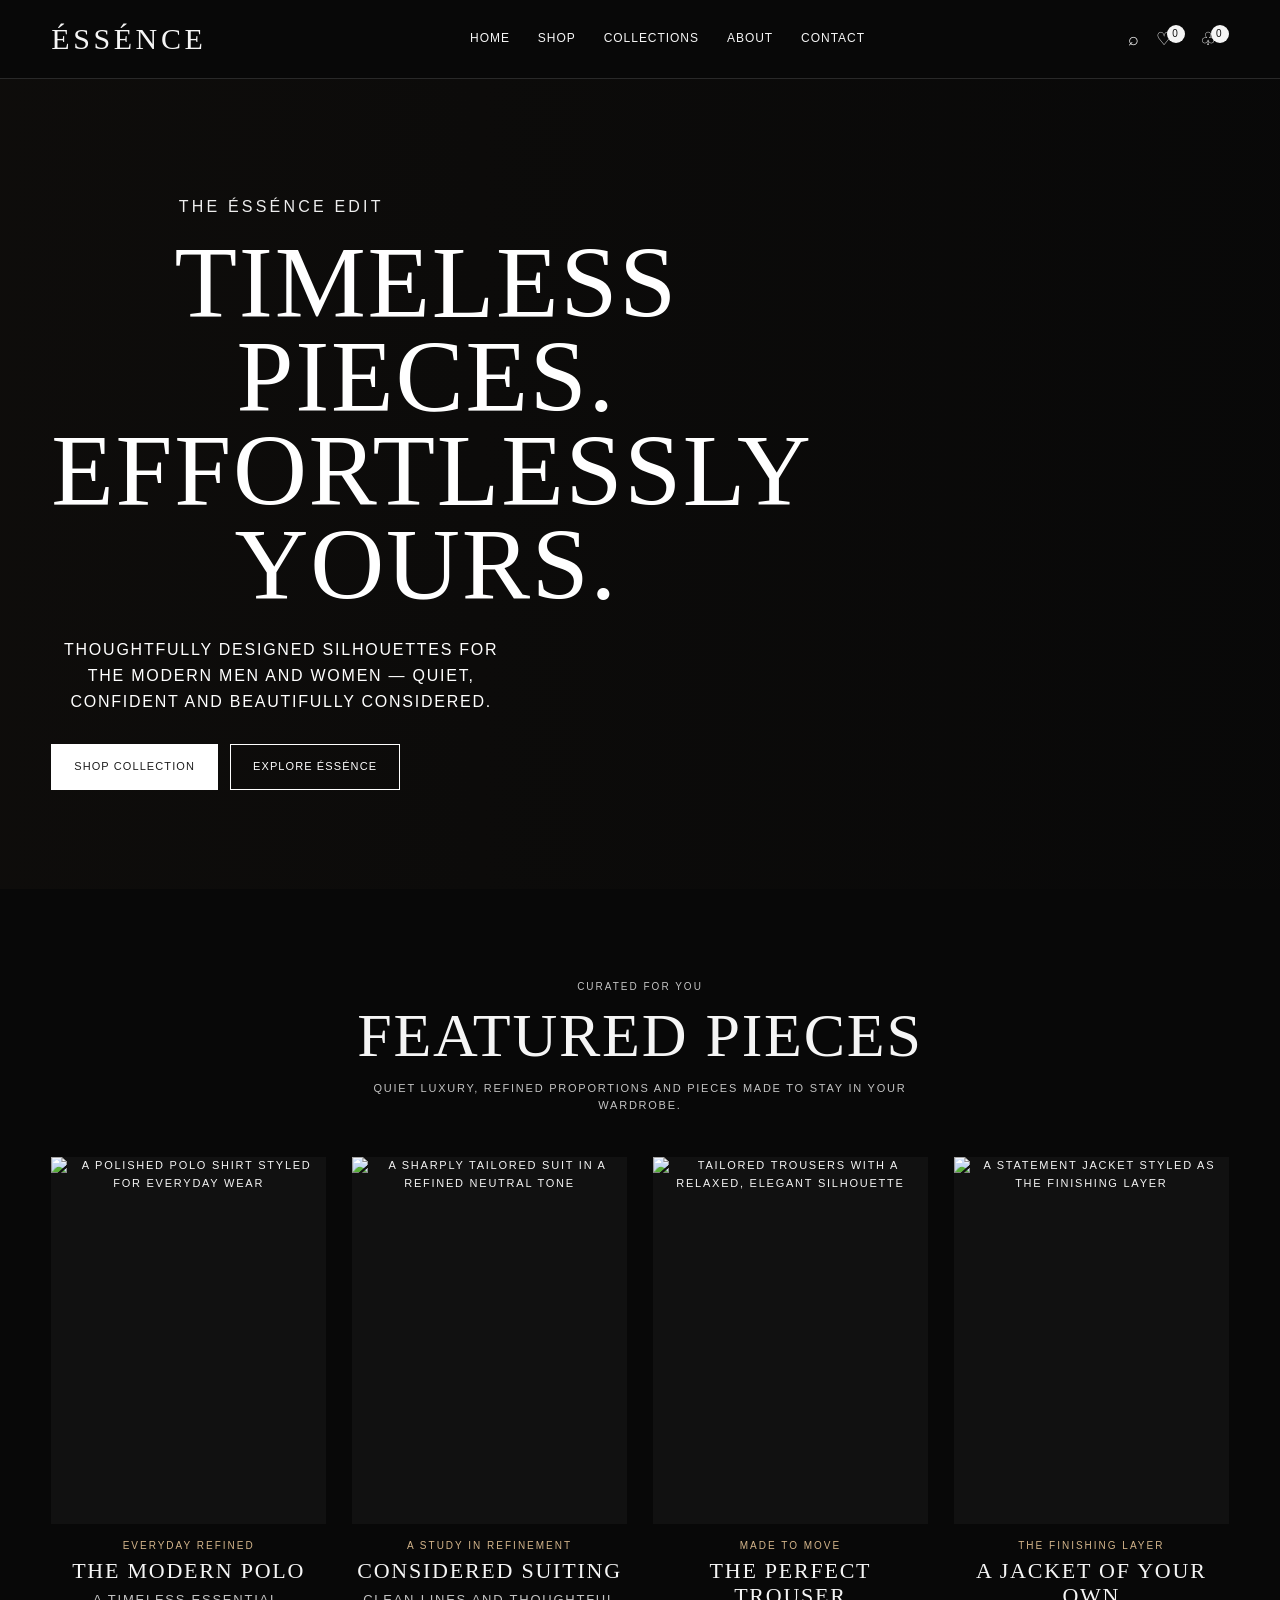
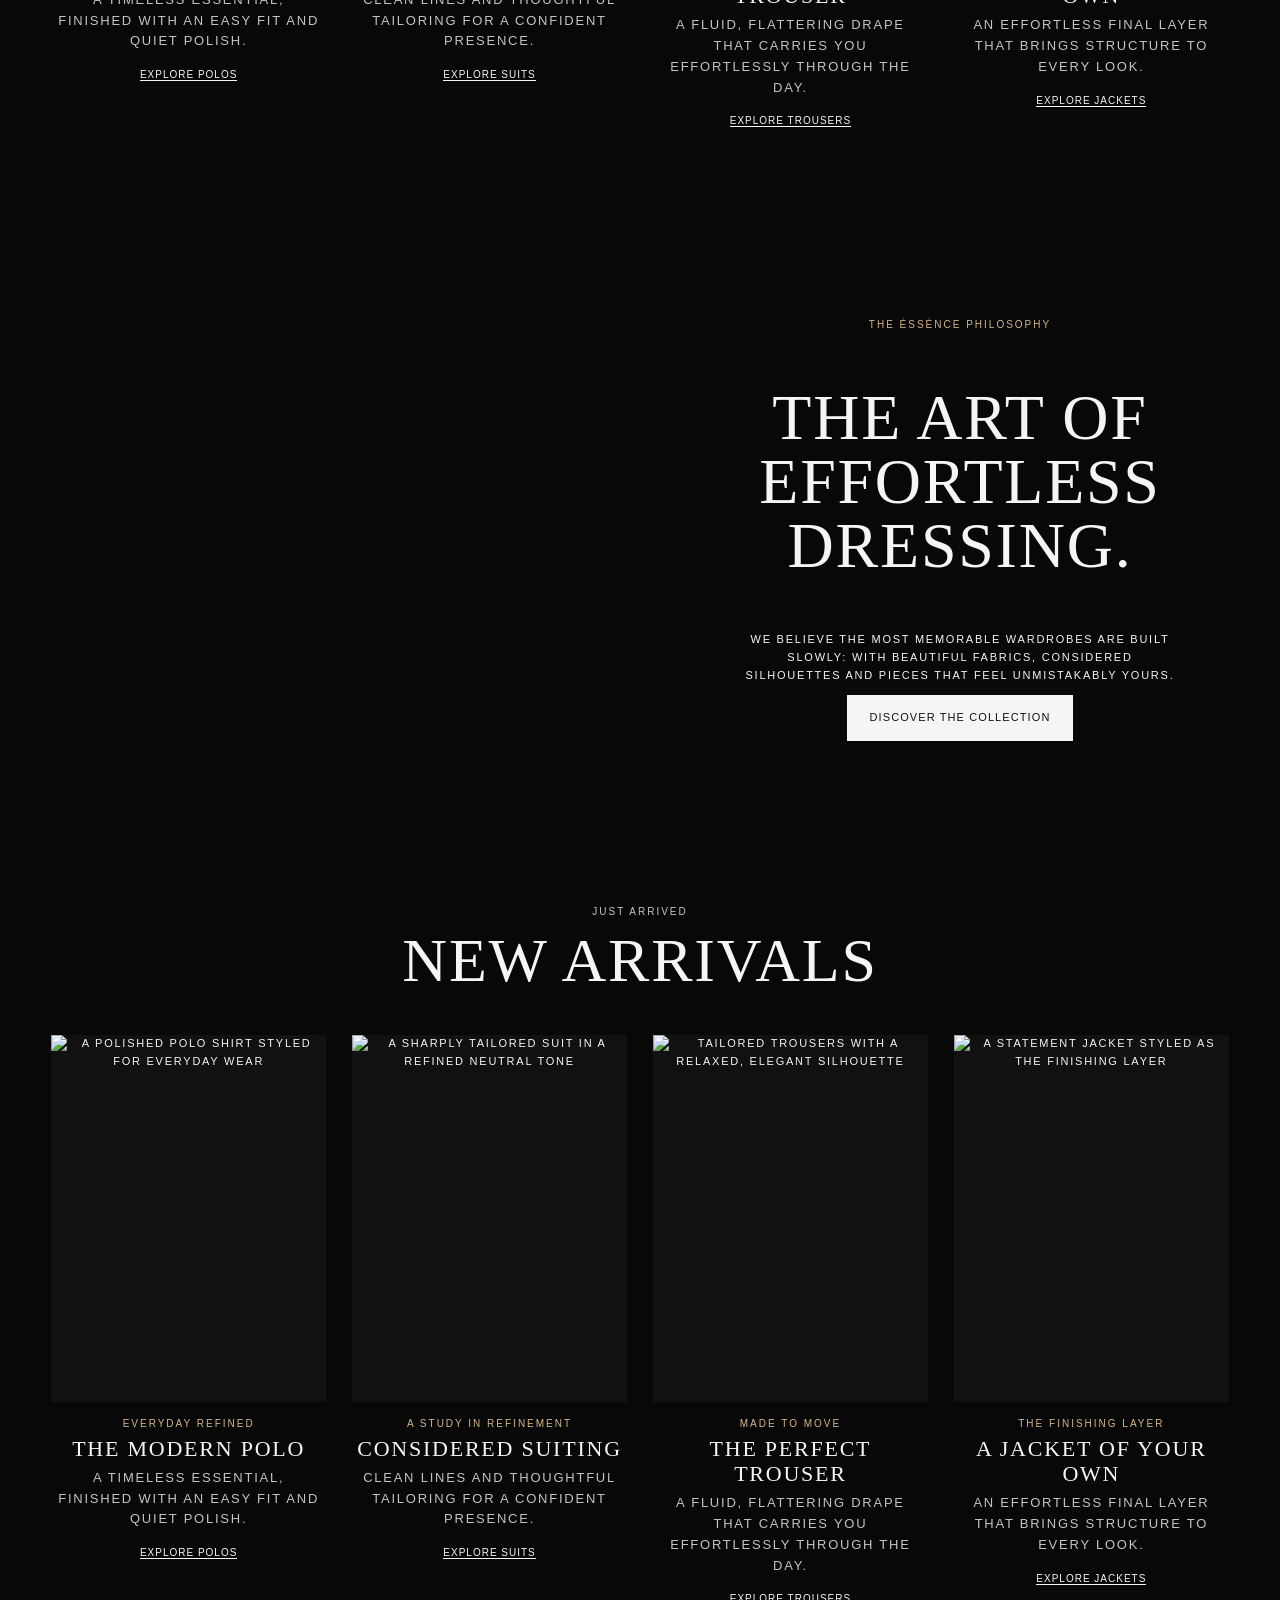
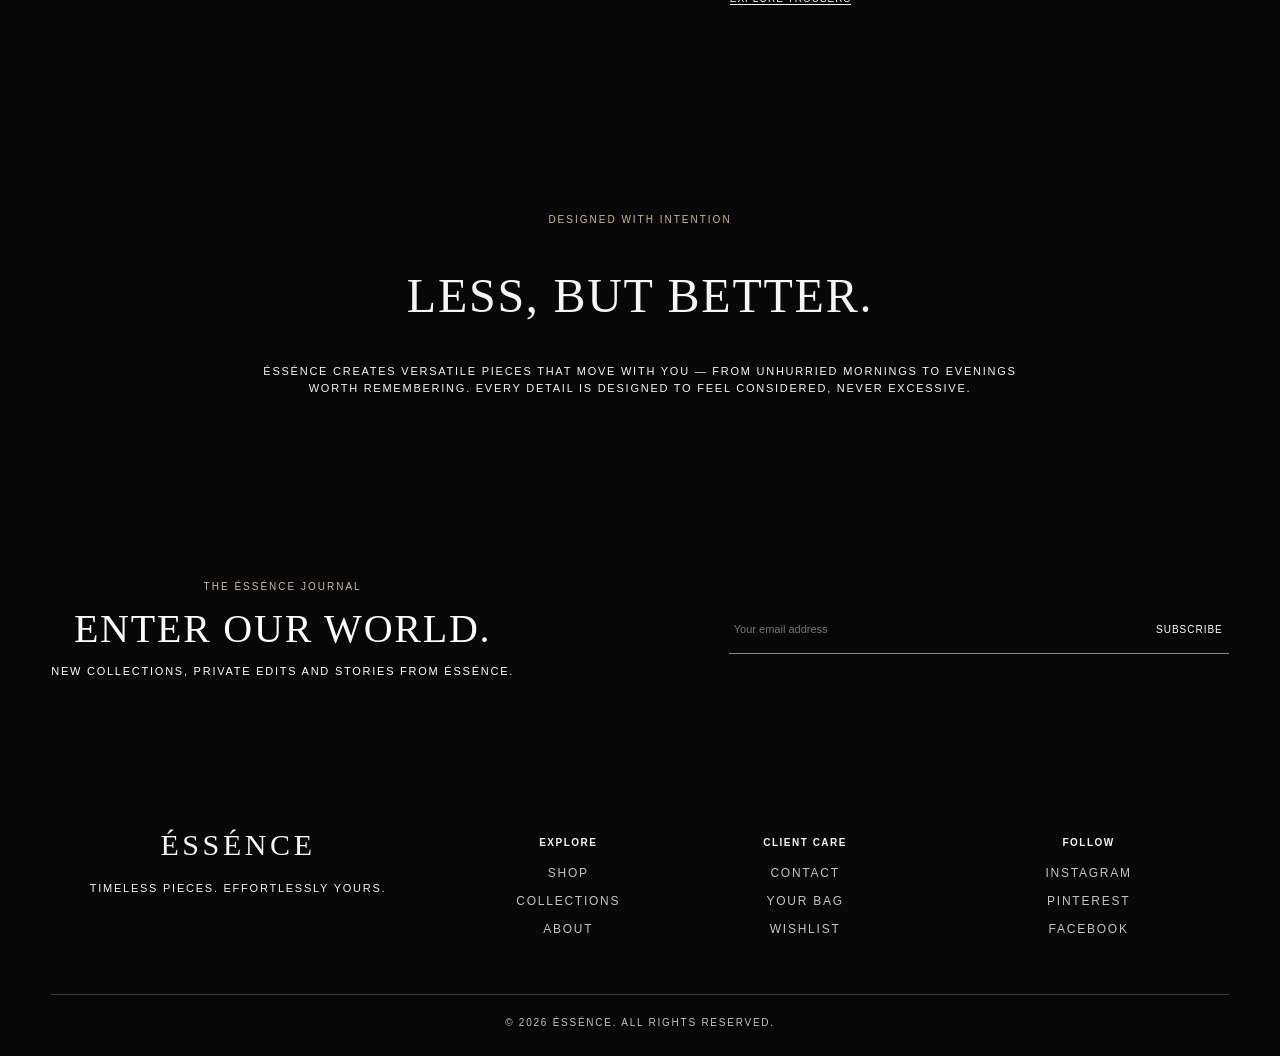
==== index.html @ d1a6193d "first commit" ====
<!doctype html>
<html lang="en">
  <head>
    <meta charset="UTF-8" />
    <meta name="viewport" content="width=device-width,initial-scale=1" />
    <title>ÉSSÉNCE — Timeless pieces</title>
    <link rel="stylesheet" href="style.css" />
  </head>
  <body>
    <div class="topbar"><header class="site-header"><nav class="nav container"><a class="logo" href="index.html">ÉSSÉNCE</a><div class="nav-links"><a href="index.html">Home</a><a href="shop.html">Shop</a><a href="collections.html">Collections</a><a href="about.html">About</a><a href="contact.html">Contact</a></div><div class="nav-tools"><a class="nav-icon search-link" href="shop.html" aria-label="Search">⌕</a><a class="nav-icon" href="wishlist.html" aria-label="Wishlist">♡<sup class="count" data-wish-count>0</sup></a><a class="nav-icon" href="cart.html" aria-label="Cart">♧<sup class="count" data-cart-count>0</sup></a><button class="menu-toggle" aria-label="Menu">☰</button></div></nav></header>
    <main>
      <section class="hero">
        <div class="hero-content reveal">
          <p class="eyebrow">The ÉSSÉNCE edit</p>
          <h1>Timeless pieces.<br />Effortlessly yours.</h1>
          <p>
            Thoughtfully designed silhouettes for the modern men and women — quiet,
            confident and beautifully considered.
          </p>
          <div class="hero-actions">
            <a class="btn btn-light" href="shop.html">Shop Collection</a
            ><a
              class="btn btn-outline"
              style="border-color: white; color: white"
              href="about.html"
              >Explore ÉSSÉNCE</a
            >
          </div>
        </div>
      </section>
      <section class="section container reveal">
        <div class="section-head">
          <p class="eyebrow">Curated for you</p>
          <h2>Featured pieces</h2>
          <p>
            Quiet luxury, refined proportions and pieces made to stay in your
            wardrobe.
          </p>
        </div>
        <div class="featured-edit-grid">
          <a class="featured-edit" href="shop.html">
            <div class="featured-edit-image">
              <img src="https://images.unsplash.com/photo-1627225924765-552d49cf47ad?auto=format&fit=crop&w=900&q=85" alt="A polished polo shirt styled for everyday wear" loading="lazy" />
            </div>
            <div class="featured-edit-copy">
              <p class="eyebrow">Everyday refined</p>
              <h3>The modern polo</h3>
              <p>A timeless essential, finished with an easy fit and quiet polish.</p>
              <span class="text-link">Explore polos</span>
            </div>
          </a>
          <a class="featured-edit" href="shop.html">
            <div class="featured-edit-image">
              <img src="https://images.unsplash.com/photo-1593030761757-71fae45fa0e7?auto=format&fit=crop&w=900&q=85" alt="A sharply tailored suit in a refined neutral tone" loading="lazy" />
            </div>
            <div class="featured-edit-copy">
              <p class="eyebrow">A study in refinement</p>
              <h3>Considered suiting</h3>
              <p>Clean lines and thoughtful tailoring for a confident presence.</p>
              <span class="text-link">Explore suits</span>
            </div>
          </a>
          <a class="featured-edit" href="shop.html">
            <div class="featured-edit-image">
              <img src="https://images.unsplash.com/photo-1594633312681-425c7b97ccd1?auto=format&fit=crop&w=900&q=85" alt="Tailored trousers with a relaxed, elegant silhouette" loading="lazy" />
            </div>
            <div class="featured-edit-copy">
              <p class="eyebrow">Made to move</p>
              <h3>The perfect trouser</h3>
              <p>A fluid, flattering drape that carries you effortlessly through the day.</p>
              <span class="text-link">Explore trousers</span>
            </div>
          </a>
          <a class="featured-edit" href="shop.html">
            <div class="featured-edit-image">
              <img src="https://images.unsplash.com/photo-1551028719-00167b16eac5?auto=format&fit=crop&w=900&q=85" alt="A statement jacket styled as the finishing layer" loading="lazy" />
            </div>
            <div class="featured-edit-copy">
              <p class="eyebrow">The finishing layer</p>
              <h3>A jacket of your own</h3>
              <p>An effortless final layer that brings structure to every look.</p>
              <span class="text-link">Explore jackets</span>
            </div>
          </a>
        </div>
      </section>
      <section class="editorial reveal">
        <div class="editorial-img"></div>
        <div class="editorial-copy">
          <div>
            <p class="eyebrow">The ÉSSÉNCE philosophy</p>
            <h2>The art of effortless dressing.</h2>
            <p>
              We believe the most memorable wardrobes are built slowly: with
              beautiful fabrics, considered silhouettes and pieces that feel
              unmistakably yours.
            </p>
            <a class="btn btn-dark" href="collections.html"
              >Discover the collection</a
            >
          </div>
        </div>
      </section>
      <section class="section container reveal">
        <div class="section-head">
          <p class="eyebrow">Just arrived</p>
          <h2>New arrivals</h2>
        </div>
        <div class="featured-edit-grid">
          <a class="featured-edit" href="shop.html">
            <div class="featured-edit-image">
              <img src="https://images.unsplash.com/photo-1627225924765-552d49cf47ad?auto=format&fit=crop&w=900&q=85" alt="A polished polo shirt styled for everyday wear" loading="lazy" />
            </div>
            <div class="featured-edit-copy">
              <p class="eyebrow">Everyday refined</p>
              <h3>The modern polo</h3>
              <p>A timeless essential, finished with an easy fit and quiet polish.</p>
              <span class="text-link">Explore polos</span>
            </div>
          </a>
          <a class="featured-edit" href="shop.html">
            <div class="featured-edit-image">
              <img src="https://images.unsplash.com/photo-1593030761757-71fae45fa0e7?auto=format&fit=crop&w=900&q=85" alt="A sharply tailored suit in a refined neutral tone" loading="lazy" />
            </div>
            <div class="featured-edit-copy">
              <p class="eyebrow">A study in refinement</p>
              <h3>Considered suiting</h3>
              <p>Clean lines and thoughtful tailoring for a confident presence.</p>
              <span class="text-link">Explore suits</span>
            </div>
          </a>
          <a class="featured-edit" href="shop.html">
            <div class="featured-edit-image">
              <img src="https://images.unsplash.com/photo-1594633312681-425c7b97ccd1?auto=format&fit=crop&w=900&q=85" alt="Tailored trousers with a relaxed, elegant silhouette" loading="lazy" />
            </div>
            <div class="featured-edit-copy">
              <p class="eyebrow">Made to move</p>
              <h3>The perfect trouser</h3>
              <p>A fluid, flattering drape that carries you effortlessly through the day.</p>
              <span class="text-link">Explore trousers</span>
            </div>
          </a>
          <a class="featured-edit" href="shop.html">
            <div class="featured-edit-image">
              <img src="https://images.unsplash.com/photo-1551028719-00167b16eac5?auto=format&fit=crop&w=900&q=85" alt="A statement jacket styled as the finishing layer" loading="lazy" />
            </div>
            <div class="featured-edit-copy">
              <p class="eyebrow">The finishing layer</p>
              <h3>A jacket of your own</h3>
              <p>An effortless final layer that brings structure to every look.</p>
              <span class="text-link">Explore jackets</span>
            </div>
          </a>
        </div>
      </section>
      <section class="section container reveal">
        <div class="philosophy">
          <p class="eyebrow">Designed with intention</p>
          <h2>Less, but better.</h2>
          <p>
            ÉSSÉNCE creates versatile pieces that move with you — from unhurried
            mornings to evenings worth remembering. Every detail is designed to
            feel considered, never excessive.
          </p>
        </div>
      </section>
      <section class="newsletter">
        <div class="container newsletter-inner">
          <div>
            <p class="eyebrow" style="color: #cdbca7">The ÉSSÉNCE journal</p>
            <h2>Enter our world.</h2>
            <p>New collections, private edits and stories from ÉSSÉNCE.</p>
          </div>
          <form class="newsletter-form">
            <input
              type="email"
              required
              placeholder="Your email address"
              aria-label="Email address"
            /><button>Subscribe</button>
          </form>
        </div>
      </section>
    </main>
    <footer class="footer">
      <div class="container footer-grid">
        <div>
          <div class="logo">ÉSSÉNCE</div>
          <p>Timeless pieces. Effortlessly yours.</p>
        </div>
        <div>
          <h4>Explore</h4>
          <a href="shop.html">Shop</a><a href="collections.html">Collections</a
          ><a href="about.html">About</a>
        </div>
        <div>
          <h4>Client care</h4>
          <a href="contact.html">Contact</a><a href="cart.html">Your bag</a
          ><a href="wishlist.html">Wishlist</a>
        </div>
        <div>
          <h4>Follow</h4>
          <a href="#">Instagram</a><a href="#">Pinterest</a
          ><a href="#">Facebook</a>
        </div>
      </div>
      <div class="container copyright">© 2026 ÉSSÉNCE. All rights reserved.</div>
    </footer>
    <div class="toast"></div>
    <script src="product.js"></script>
    <script src="script.js"></script>
  </body>
</html>
---- style.css ----
:root {
  --ivory: #f8f5ef;
  --cream: #eee7dc;
  --beige: #d8cbbb;
  --ink: #26231f;
  --brown: #6f5548;
  --gold: #a68b61;
  --white: #fff;
  --line: #ddd5ca;
  --serif: Georgia, "Times New Roman", serif;
  --sans: Inter, Arial, sans-serif;
}
* {
  box-sizing: border-box;
}
html {
  scroll-behavior: smooth;
}
body {
  margin: 0;
  /* background: var(--ivory);
  color: var(--ink);
  font-family: var(--sans);
  line-height: 1.6; */
  background: rgb(201, 194, 194);
}
a {
  color: inherit;
  text-decoration: none;
}
button,
input,
select,
textarea {
  font: inherit;
}
button {
  cursor: pointer;
}
.container {
  width: min(1180px, 92%);
  margin: auto;
}
.topbar {
  /* background: var(--ink); */
  /* color: #fff; */
  background: rgb(155, 147, 147);
  text-align: center;
  /* padding: 9px; */
  font-size: 11px;
  letter-spacing: 0.16em;
  text-transform: uppercase;
}
.site-header {
  position: sticky;
  top: 0;
  z-index: 50;
  background: rgba(248, 245, 239, 0.95);
  backdrop-filter: blur(14px);
  border-bottom: 1px solid rgba(38, 35, 31, 0.08);
}
.nav {
  height: 78px;
  display: flex;
  align-items: center;
  justify-content: space-between;
  gap: 28px;
}
.logo {
  font-family: var(--serif);
  font-size: 30px;
  letter-spacing: 0.12em;
}
.nav-links {
  display: flex;
  gap: 28px;
  align-items: center;
  font-size: 12px;
  letter-spacing: 0.08em;
  text-transform: uppercase;
}
.nav-links a {
  position: relative;
}
.nav-links a:after {
  content: "";
  position: absolute;
  left: 0;
  bottom: -7px;
  width: 0;
  height: 1px;
  background: var(--ink);
  transition: 0.3s;
}
.nav-links a:hover:after {
  width: 100%;
}
.nav-tools {
  display: flex;
  gap: 15px;
  align-items: center;
}
.nav-icon {
  background: none;
  border: 0;
  font-size: 18px;
}
.count {
  font-size: 10px;
  background: var(--ink);
  color: white;
  border-radius: 50%;
  min-width: 18px;
  height: 18px;
  display: inline-grid;
  place-items: center;
  vertical-align: top;
  margin-left: -7px;
}
.menu-toggle {
  display: none;
  background: none;
  border: 0;
  font-size: 23px;
}
.hero {
  min-height: clamp(560px, 76vh, 760px);
  display: grid;
  place-items: center;
  position: relative;
  background:
    linear-gradient(90deg, rgba(20, 17, 14, 0.5), rgba(20, 17, 14, 0.05)),
    url("https://images.unsplash.com/photo-1483985988355-763728e1935b?auto=format&fit=crop&w=1800&q=90")
      center/cover;
}
.hero-content {
  width: min(1180px, 92%);
  color: white;
  padding: clamp(72px, 11vh, 120px) 0;
}
.hero h1 {
  font-family: var(--serif);
  font-weight: 400;
  font-size: clamp(54px, 8vw, 105px);
  line-height: 0.92;
  margin: 10px 0 25px;
  max-width: 750px;
}
.hero p {
  max-width: 460px;
  font-size: 16px;
}
.eyebrow {
  font-size: 10px;
  letter-spacing: 0.2em;
  text-transform: uppercase;
  color: var(--brown);
}
.hero .eyebrow {
  color: #eee;
}
.btn {
  border: 1px solid transparent;
  padding: 13px 22px;
  display: inline-block;
  letter-spacing: 0.1em;
  text-transform: uppercase;
  font-size: 11px;
  transition: 0.3s;
}
.btn-dark {
  background: var(--ink);
  color: white;
}
.btn-dark:hover {
  background: var(--brown);
  transform: translateY(-2px);
}
.btn-light {
  background: white;
  color: var(--ink);
}
.btn-outline {
  background: transparent;
  border-color: var(--ink);
}
.btn-outline:hover {
  background: var(--ink);
  color: white;
}
.small {
  padding: 10px 14px;
  font-size: 10px;
}
.hero-actions {
  display: flex;
  gap: 12px;
  margin-top: 30px;
}
.section {
  padding: 90px 0;
}
.section-head {
  text-align: center;
  margin-bottom: 42px;
}
.section-head h2,
.page-head h1 {
  font-family: var(--serif);
  font-size: clamp(38px, 5vw, 62px);
  font-weight: 400;
  line-height: 1.05;
  margin: 8px 0 12px;
}
.section-head p,
.page-head p {
  max-width: 600px;
  margin: auto;
  color: #464340;
}
.product-grid {
  display: grid;
  grid-template-columns: repeat(4, 1fr);
  gap: 26px;
}
.featured-edit-grid {
  display: grid;
  grid-template-columns: repeat(4, minmax(0, 1fr));
  gap: 26px;
}
.featured-edit {
  display: block;
  color: inherit;
}
.featured-edit-image {
  aspect-ratio: 3/4;
  overflow: hidden;
  background: var(--cream);
}
.featured-edit-image img {
  display: block;
  width: 100%;
  height: 100%;
  object-fit: cover;
  transition: transform 0.6s;
}
.featured-edit:hover .featured-edit-image img {
  transform: scale(1.045);
}
.featured-edit-copy {
  padding: 14px 2px;
}
.featured-edit-copy .eyebrow {
  margin: 0;
}
.featured-edit-copy h3 {
  margin: 4px 0 7px;
  font: 400 22px/1.15 var(--serif);
}
.featured-edit-copy > p:not(.eyebrow) {
  margin: 0 0 14px;
  color: #464340;
  font-size: 13px;
  line-height: 1.6;
}
.featured-edit-copy .text-link {
  font-size: 10px;
}
.product-image {
  position: relative;
  overflow: hidden;
  aspect-ratio: 3/4;
  background: var(--cream);
}
.product-image img {
  width: 100%;
  height: 100%;
  object-fit: cover;
  display: block;
  transition: transform 0.6s;
}
.product-card:hover .product-image img {
  transform: scale(1.045);
}
.heart {
  position: absolute;
  right: 13px;
  top: 13px;
  border: 0;
  background: rgba(248, 245, 239, 0.9);
  width: 38px;
  height: 38px;
  border-radius: 50%;
  font-size: 20px;
}
.heart.active {
  color: #7c4d4d;
}
.product-badge {
  position: absolute;
  left: 12px;
  bottom: 12px;
  background: rgba(248, 245, 239, 0.9);
  padding: 5px 8px;
  font-size: 9px;
  letter-spacing: 0.12em;
  text-transform: uppercase;
}
.product-meta {
  padding: 14px 2px;
}
.product-meta .eyebrow {
  margin: 0;
}
.product-meta h3 {
  font-family: var(--serif);
  font-weight: 400;
  font-size: 20px;
  margin: 2px 0 4px;
}
.product-meta strong {
  font-size: 13px;
}
.card-actions {
  display: flex;
  justify-content: space-between;
  align-items: center;
  margin-top: 13px;
}
.text-link {
  font-size: 10px;
  text-transform: uppercase;
  letter-spacing: 0.1em;
  border-bottom: 1px solid;
}
.editorial {
  display: grid;
  grid-template-columns: 1fr 1fr;
  min-height: 580px;
}
.editorial-img {
  background-image: url("https://encrypted-tbn1.gstatic.com/shopping?q=tbn:ANd9GcQYMV_K6Gy9jMOVd_qx9kKxYn9V4N10zzCaS0pf58tdnQvKtH1gzDsF1zRmjXAnv4T43j5VzXQdUvWBSzmCLC6wgCl3r79FeeVljOeI_TAwCepkSMVXgIN4&usqp=CAc");
  background-position: center;
  background-size: cover;
  background-repeat: no-repeat;
}
.editorial-copy {
  display: grid;
  place-items: center;
  padding: 70px;
  background: var(--cream);
}
.editorial-copy > div {
  max-width: 440px;
}
.editorial-copy h2 {
  font: 400 clamp(42px, 5vw, 68px)/1 var(--serif);
}
.philosophy {
  text-align: center;
  max-width: 760px;
  margin: auto;
}
.philosophy h2 {
  font: 400 48px var(--serif);
}
.newsletter {
  background: var(--ink);
  color: white;
  padding: 70px 0;
}
.newsletter-inner {
  display: flex;
  align-items: center;
  justify-content: space-between;
  gap: 40px;
}
.newsletter h2 {
  font: 400 40px var(--serif);
  margin: 0;
}
.newsletter-form {
  display: flex;
  max-width: 500px;
  width: 100%;
  border-bottom: 1px solid #888;
}
.newsletter-form input {
  flex: 1;
  background: transparent;
  border: 0;
  color: white;
  padding: 15px 5px;
  outline: 0;
}
.newsletter-form button {
  background: none;
  color: white;
  border: 0;
  text-transform: uppercase;
  font-size: 10px;
  letter-spacing: 0.1em;
}
.footer {
  padding: 60px 0 25px;
  background: #e9e2d8;
}
.footer-grid {
  display: grid;
  grid-template-columns: 2fr 1fr 1fr 1.5fr;
  gap: 50px;
}
.footer h3 {
  font: 400 24px var(--serif);
}
.footer h4 {
  font-size: 10px;
  letter-spacing: 0.15em;
  text-transform: uppercase;
}
.footer a {
  display: block;
  font-size: 12px;
  margin: 9px 0;
  color: #5f5851;
}
.copyright {
  border-top: 1px solid #ccc2b6;
  margin-top: 45px;
  padding-top: 20px;
  font-size: 10px;
  color: #756e66;
}
.page-head {
  text-align: center;
  padding: 110px 0 70px;
  background: var(--cream);
}
.shop-controls {
  display: flex;
  justify-content: space-between;
  align-items: center;
  gap: 20px;
  margin-bottom: 32px;
  flex-wrap: wrap;
}
.categories {
  display: flex;
  gap: 8px;
  flex-wrap: wrap;
}
.categories button {
  background: none;
  border: 0;
  border-bottom: 1px solid transparent;
  padding: 8px 2px;
  margin-right: 14px;
  font-size: 11px;
  text-transform: uppercase;
  letter-spacing: 0.08em;
}
.categories button.active {
  border-color: var(--ink);
}
.search-sort {
  display: flex;
  gap: 10px;
}
.search-sort input,
.search-sort select,
.field {
  border: 1px solid var(--line);
  background: white;
  padding: 12px 14px;
  outline: none;
}
.product-detail {
  display: grid;
  grid-template-columns: 1.05fr 0.8fr;
  gap: 80px;
  padding: 90px 0;
}
.product-gallery img {
  width: 100%;
  aspect-ratio: 4/5;
  object-fit: cover;
}
.product-copy h1 {
  font: 400 clamp(42px, 5vw, 68px)/1 var(--serif);
  margin: 5px 0;
}
.detail-price {
  font-size: 18px;
  margin: 18px 0 28px;
}
.detail-line {
  display: flex;
  justify-content: space-between;
  border-top: 1px solid var(--line);
  padding: 13px 0;
  font-size: 12px;
}
.field-label {
  display: block;
  text-transform: uppercase;
  font-size: 10px;
  letter-spacing: 0.12em;
  margin: 25px 0 10px;
}
.sizes {
  display: flex;
  gap: 7px;
}
.size {
  background: white;
  border: 1px solid var(--line);
  padding: 10px 15px;
}
.size.selected {
  background: var(--ink);
  color: white;
}
.quantity {
  display: flex;
  align-items: center;
  gap: 18px;
  margin: 25px 0;
}
.quantity button {
  width: 35px;
  height: 35px;
  background: white;
  border: 1px solid var(--line);
}
.detail-actions {
  display: flex;
  gap: 10px;
}
.cart-layout {
  display: grid;
  grid-template-columns: 1.5fr 0.7fr;
  gap: 50px;
  padding: 80px 0;
}
.cart-row {
  display: grid;
  grid-template-columns: 90px 1fr auto auto auto;
  align-items: center;
  gap: 20px;
  border-bottom: 1px solid var(--line);
  padding: 18px 0;
}
.cart-row img {
  width: 90px;
  height: 110px;
  object-fit: cover;
}
.cart-row h3 {
  font: 400 20px var(--serif);
  margin: 0;
}
.remove {
  border: 0;
  background: none;
  text-decoration: underline;
  font-size: 10px;
}
.summary {
  background: var(--cream);
  padding: 30px;
  height: max-content;
}
.summary > div {
  display: flex;
  justify-content: space-between;
  padding: 12px 0;
  border-bottom: 1px solid #d3c8ba;
  font-size: 12px;
}
.summary .total {
  font-size: 17px;
  border: 0;
  padding-top: 22px;
}
.empty-state {
  text-align: center;
  padding: 70px 20px;
  grid-column: 1/-1;
}
.empty-state h2 {
  font: 400 42px var(--serif);
}
.collections-grid {
  display: grid;
  grid-template-columns: 1fr 1fr;
  gap: 25px;
}
.collection-card {
  min-height: 540px;
  position: relative;
  overflow: hidden;
  background-size: cover;
  background-position: center;
  display: flex;
  align-items: flex-end;
  padding: 35px;
  color: white;
}
.collection-card:after {
  content: "";
  position: absolute;
  inset: 0;
  background: linear-gradient(transparent, rgba(0, 0, 0, 0.65));
}
.collection-card > div {
  position: relative;
  z-index: 1;
}
.collection-card h2 {
  font: 400 43px var(--serif);
  margin: 5px 0;
}
.about-image {
  height: 600px;
  background: url("https://images.unsplash.com/photo-1525507119028-ed4c629a60a3?auto=format&fit=crop&w=1800&q=90")
    center/cover;
}
.about-copy {
  max-width: 800px;
  margin: auto;
  text-align: center;
}
.about-copy h2 {
  font: 400 50px var(--serif);
}
.quote {
  padding: 100px 20px;
  text-align: center;
  font: 400 clamp(34px, 5vw, 64px)/1.15 var(--serif);
  max-width: 1000px;
  margin: auto;
}
.contact-grid {
  display: grid;
  grid-template-columns: 0.7fr 1.3fr;
  gap: 70px;
  padding: 80px 0;
}
.contact-info h2,
.faq h2 {
  font: 400 42px var(--serif);
}
.contact-form {
  display: grid;
  gap: 16px;
}
.contact-form label {
  font-size: 10px;
  text-transform: uppercase;
  letter-spacing: 0.12em;
}
.contact-form input,
.contact-form textarea {
  width: 100%;
  border: 1px solid var(--line);
  padding: 14px;
  background: white;
  outline: 0;
}
.contact-form textarea {
  min-height: 170px;
  resize: vertical;
}
.form-success {
  display: none;
  background: #e4eee5;
  padding: 12px;
  font-size: 12px;
}
.form-success.show {
  display: block;
}
.faq-item {
  border-top: 1px solid var(--line);
}
.faq-question {
  width: 100%;
  background: none;
  border: 0;
  padding: 20px 0;
  text-align: left;
  display: flex;
  justify-content: space-between;
  font: 400 19px var(--serif);
}
.faq-answer {
  max-height: 0;
  overflow: hidden;
  transition: 0.3s;
  color: #6c655e;
  font-size: 13px;
}
.faq-item.open .faq-answer {
  max-height: 100px;
  padding: 0 0 20px;
}
.toast {
  position: fixed;
  right: 25px;
  bottom: 25px;
  background: var(--ink);
  color: white;
  padding: 14px 20px;
  font-size: 11px;
  letter-spacing: 0.06em;
  z-index: 100;
  transform: translateY(20px);
  opacity: 0;
  pointer-events: none;
  transition: 0.3s;
}
.toast.show {
  opacity: 1;
  transform: none;
}
.reveal {
  opacity: 0;
  transform: translateY(22px);
  transition: 0.7s;
}
.reveal.revealed {
  opacity: 1;
  transform: none;
}
@media (max-width: 900px) {
  .hero {
    min-height: 620px;
    background-position: center, 60% center;
  }
  .hero-content {
    width: 88%;
    padding: 96px 0 110px;
  }
  .hero h1 {
    font-size: 72px;
    max-width: 600px;
  }
  .hero p {
    max-width: 390px;
  }
  .nav-links {
    display: none;
    position: absolute;
    top: 78px;
    left: 0;
    right: 0;
    background: var(--ivory);
    padding: 25px;
    flex-direction: column;
    align-items: flex-start;
    border-bottom: 1px solid var(--line);
  }
  .nav-links.open {
    display: flex;
  }
  .menu-toggle {
    display: block;
  }
  .nav-tools .search-link {
    display: none;
  }
  .product-grid {
    grid-template-columns: repeat(2, 1fr);
  }
  .featured-edit-grid {
    grid-template-columns: repeat(2, minmax(0, 1fr));
  }
  .editorial {
    grid-template-columns: 1fr;
  }
  .editorial-img {
    min-height: 450px;
  }
  .newsletter-inner {
    display: block;
  }
  .newsletter-form {
    margin-top: 25px;
  }
  .footer-grid {
    grid-template-columns: 1fr 1fr;
  }
  .product-detail,
  .cart-layout,
  .contact-grid {
    grid-template-columns: 1fr;
    gap: 40px;
  }
  .collections-grid {
    grid-template-columns: 1fr;
  }
  .cart-row {
    grid-template-columns: 70px 1fr auto;
  }
  .cart-row > strong,
  .cart-row > .remove {
    grid-column: 2;
  }
  .about-image {
    height: 450px;
  }
}
@media (max-width: 600px) {
  .nav {
    height: 68px;
  }
  .nav-links {
    top: 68px;
  }
  .logo {
    font-size: 25px;
  }
  .hero {
    min-height: 600px;
    background-position: center, 64% center;
  }
  .hero-content {
    width: 88%;
    padding: 82px 0 104px;
  }
  .hero h1 {
    font-size: 48px;
    line-height: 1;
    margin-bottom: 18px;
  }
  .hero p {
    max-width: 360px;
    font-size: 15px;
  }
  .section {
    padding: 65px 0;
  }
  .product-grid {
    gap: 16px;
  }
  .featured-edit-grid {
    gap: 16px;
  }
  .product-meta h3 {
    font-size: 17px;
  }
  .card-actions {
    display: block;
  }
  .card-actions .text-link {
    display: inline-block;
    margin-top: 12px;
  }
  .page-head {
    padding: 75px 0 50px;
  }
  .shop-controls {
    display: block;
  }
  .search-sort {
    margin-top: 20px;
  }
  .search-sort input {
    width: 100%;
  }
  .collections-grid {
    gap: 15px;
  }
  .collection-card {
    min-height: 430px;
  }
  .footer-grid {
    grid-template-columns: 1fr;
  }
  .detail-actions {
    flex-direction: column;
  }
  .cart-row {
    gap: 12px;
  }
  .cart-row img {
    width: 70px;
    height: 90px;
  }
  .hero-actions {
    flex-direction: column;
    align-items: flex-start;
    gap: 10px;
    margin-top: 22px;
  }
}

:root {
  --ivory: #080808;
  --cream: #111;
  --ink: #1d1d1d;
  --brown: #d4b58b;
  --line: #383838;
}
body {
  background: #000;
  color: #f5f5f5;
  font-family: var(--sans);
  line-height: 1.6;
}
button,
input,
select,
textarea {
  color: inherit;
}
.topbar,
.site-header,
.footer,
.editorial-copy,
.page-head,
.summary {
  background: #080808;
  color: #f5f5f5;
}
.site-header {
  border-bottom-color: #292929;
}
.newsletter {
  background: #080808;
}
.nav-links a:after {
  background: #f5f5f5;
}
.count {
  background: #f5f5f5;
  color: #111;
}
.eyebrow {
  color: #d4b58b;
}
.hero .eyebrow {
  color: #eee;
}
.section-head p,
.page-head p,
.featured-edit-copy > p:not(.eyebrow),
.footer a,
.copyright,
.faq-answer {
  color: #c4c4c4;
}
.footer .copyright {
  border-top-color: #383838;
}
.btn-dark {
  background: #f5f5f5;
  color: #111;
}
.btn-dark:hover {
  background: #d9d9d9;
}
.btn-outline {
  border-color: #bdbdbd;
  color: #f5f5f5;
}
.btn-outline:hover {
  background: #f5f5f5;
  color: #111;
}
.heart,
.product-badge {
  background: rgba(245, 245, 245, 0.94);
  color: #111;
}
.categories button {
  color: #f5f5f5;
}
.categories button.active {
  border-color: #f5f5f5;
}
.search-sort input,
.search-sort select,
.field,
.contact-form input,
.contact-form textarea,
.size,
.quantity button {
  background: #111;
  border-color: #383838;
  color: #f5f5f5;
}
.search-sort input::placeholder,
.contact-form input::placeholder,
.contact-form textarea::placeholder {
  color: #aaa;
}
.size.selected {
  background: #f5f5f5;
  color: #111;
}
.summary > div {
  border-bottom-color: #383838;
}
.remove,
.faq-question {
  color: #f5f5f5;
}
.form-success {
  background: #17251a;
  color: #d7f0dc;
}
.toast {
  background: #f5f5f5;
  color: #111;
}
@media (max-width: 900px) {
  .nav-links {
    background: #080808;
    border-bottom-color: #383838;
  }
  .editorial {
    grid-template-columns: minmax(0, 1fr);
  }
  .editorial-img,
  .editorial-copy,
  .editorial-copy > div {
    min-width: 0;
  }
  .editorial-copy {
    padding: clamp(28px, 7vw, 70px);
  }
  .editorial-copy > div {
    width: 100%;
  }
}
@media (max-width: 600px) {
  .hero h1 {
    font-size: clamp(32px, 10.25vw, 42px);
  }
}
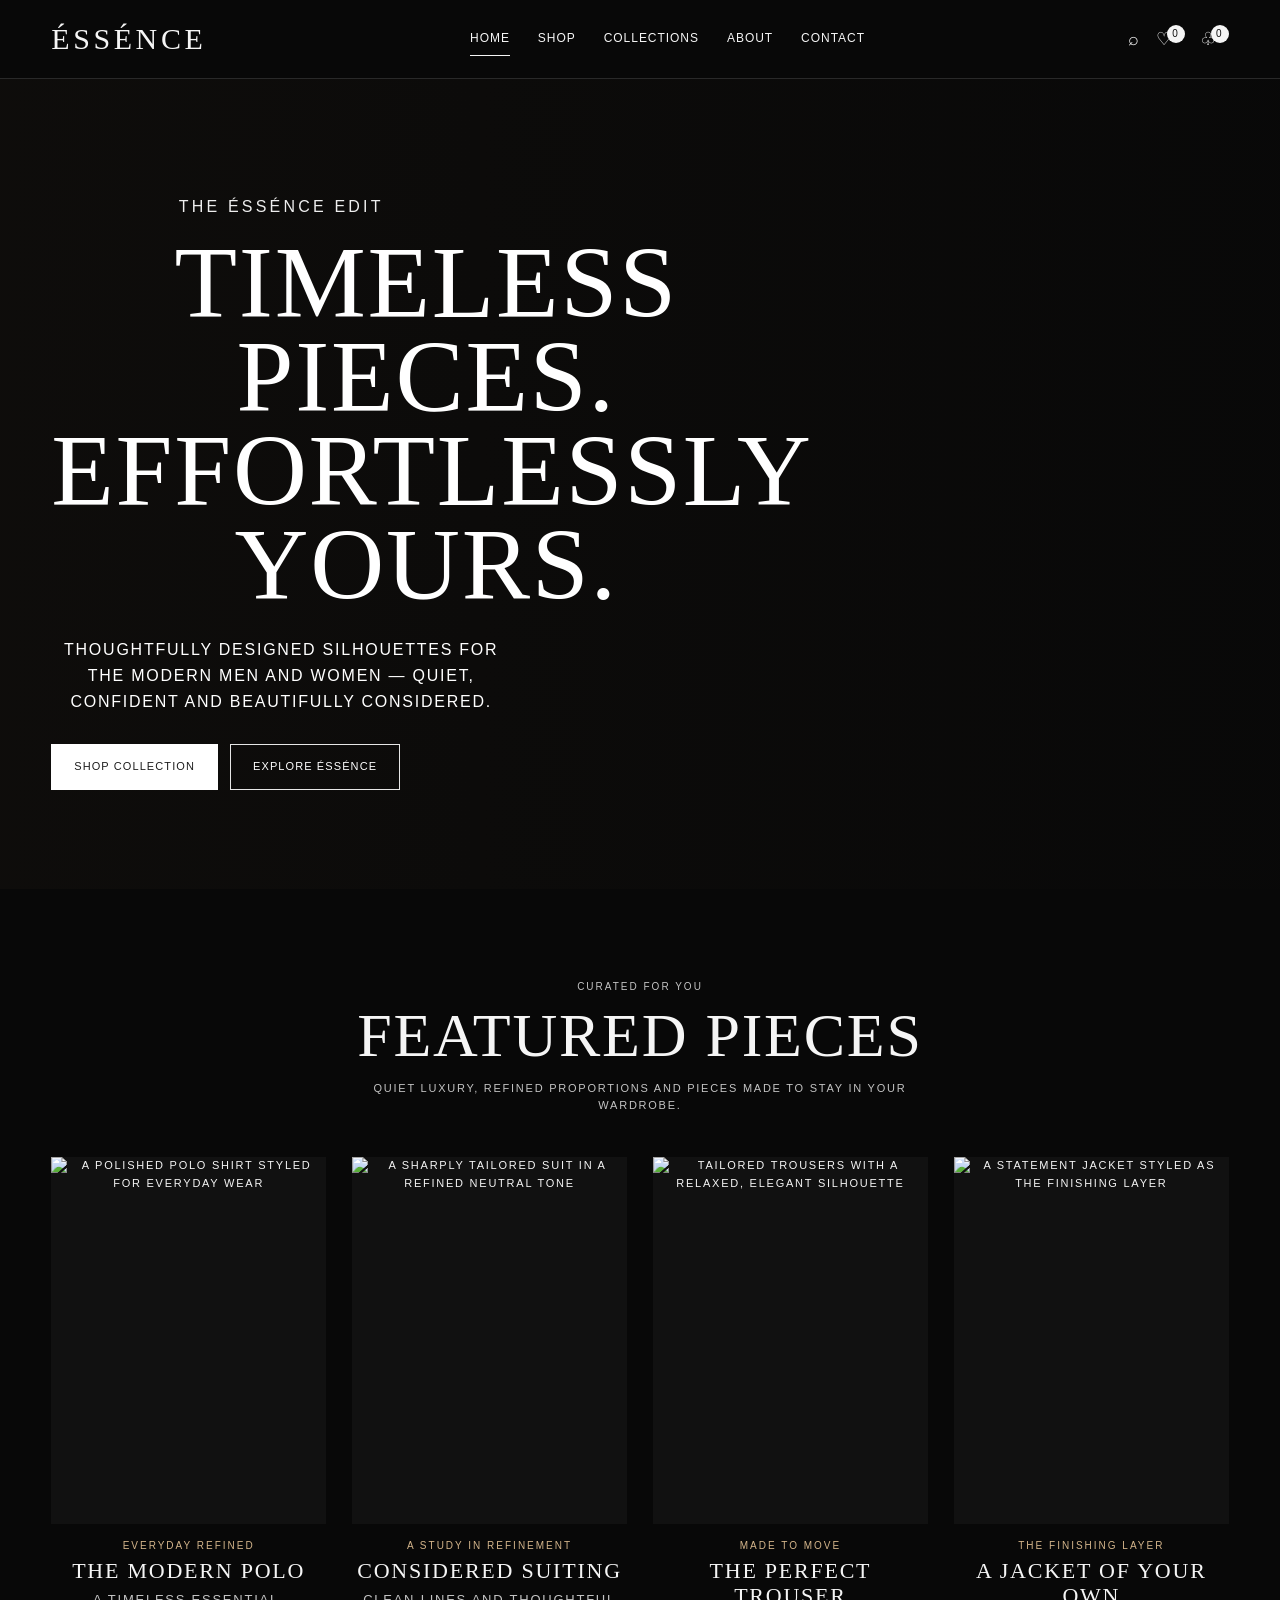
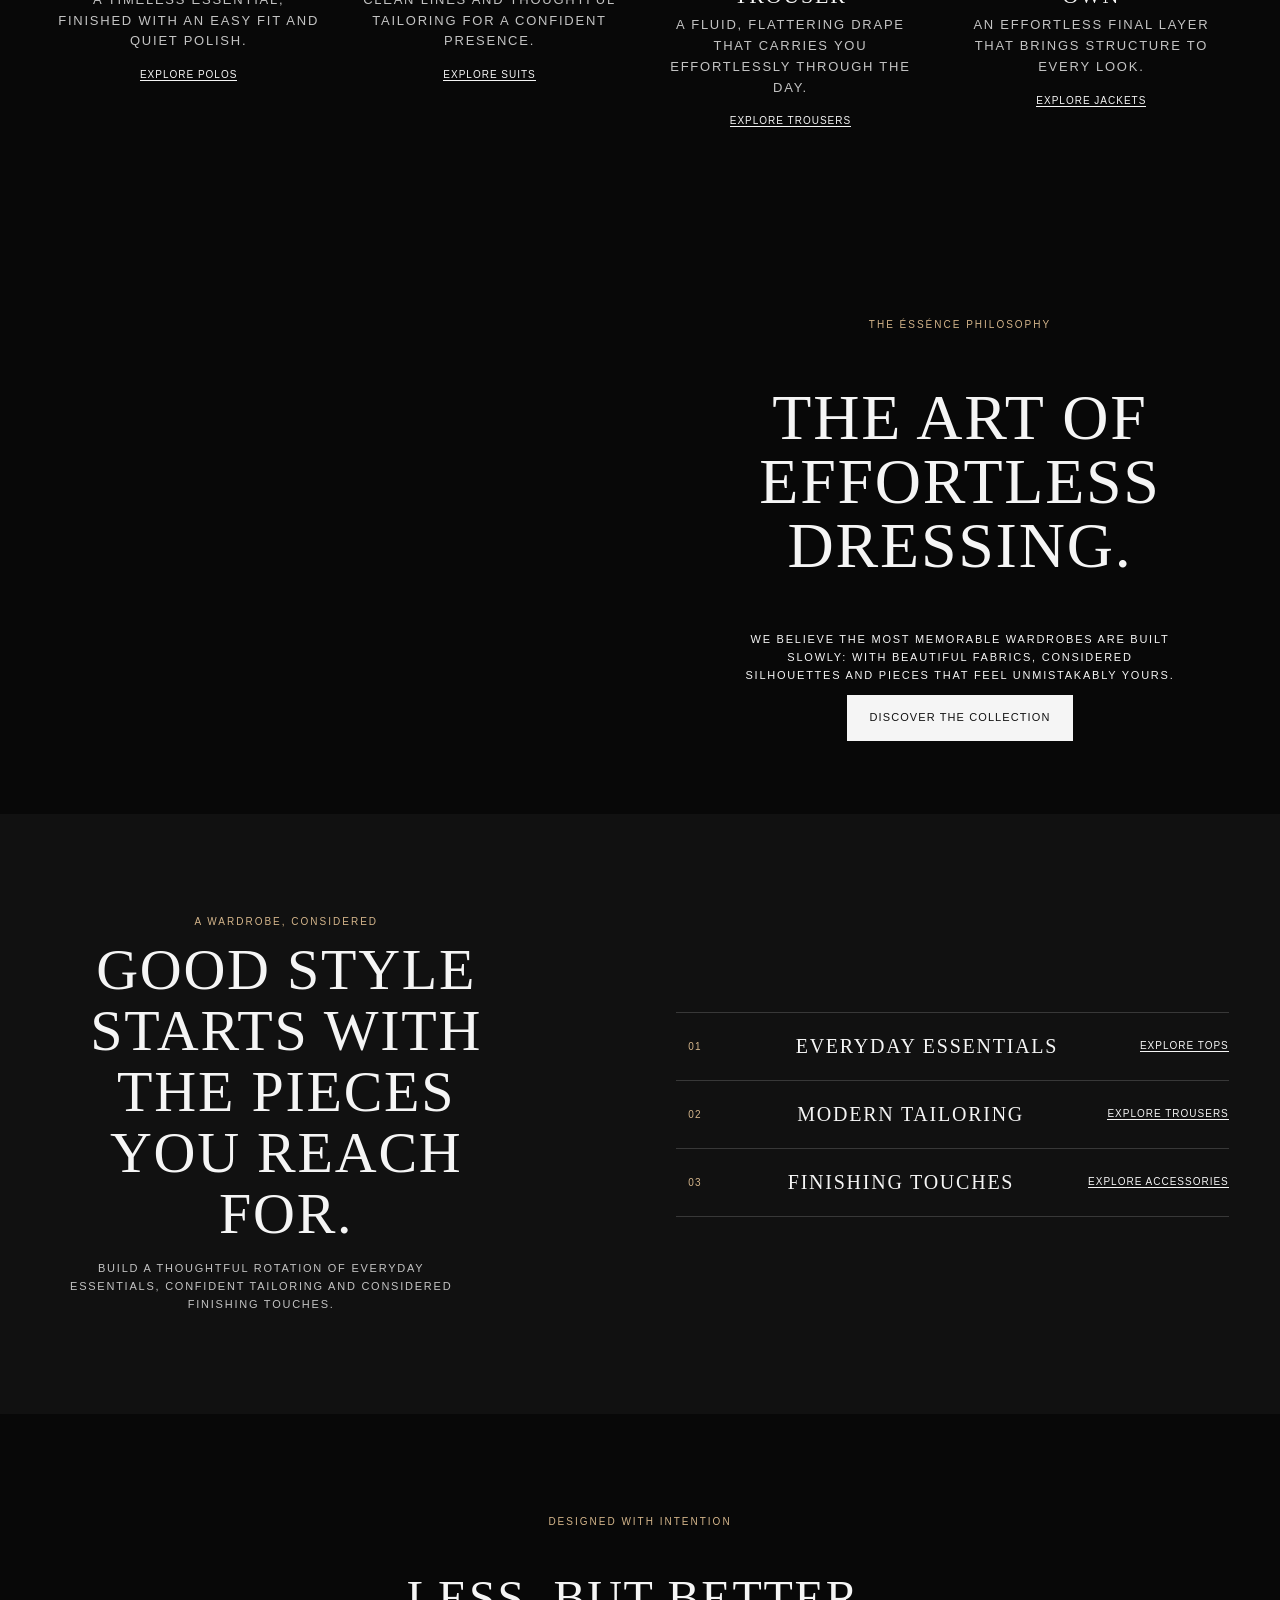
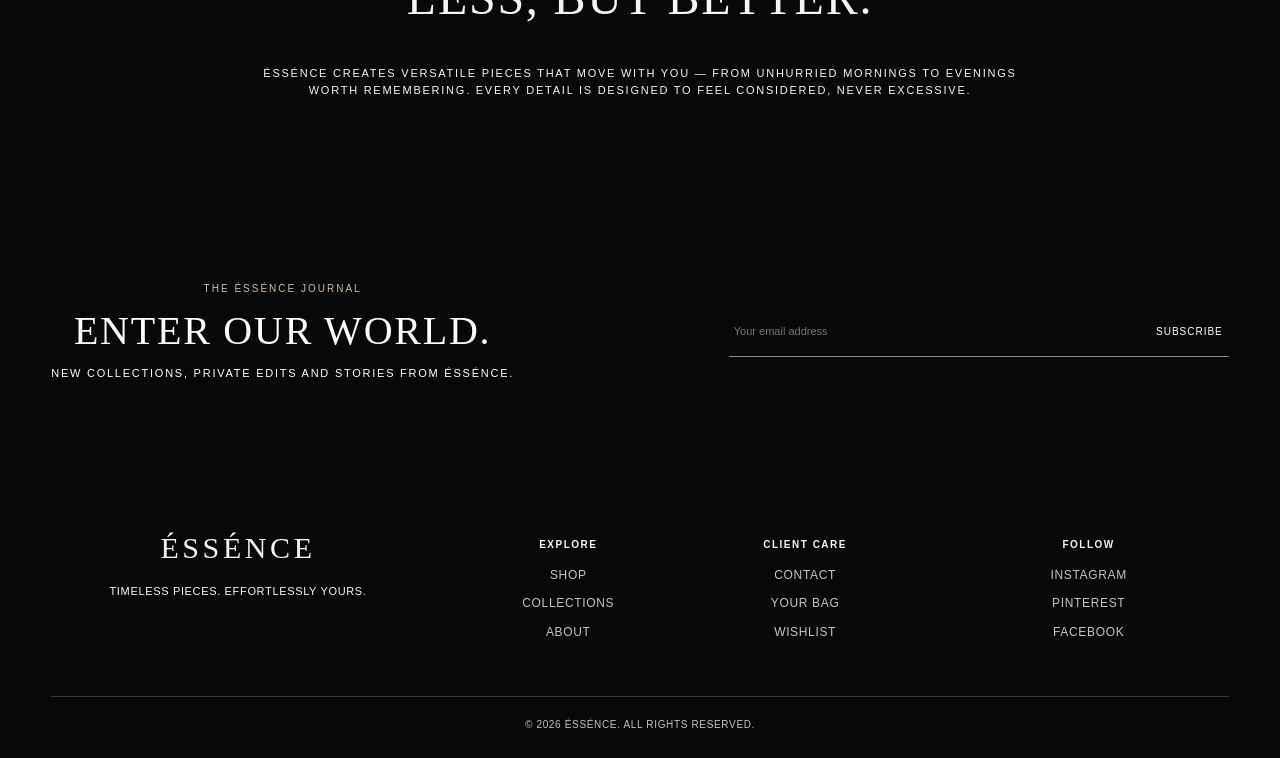
==== commit 83c386bc: "correction" ====
--- a/index.html
+++ b/index.html
@@ -20,8 +20,7 @@
           <div class="hero-actions">
             <a class="btn btn-light" href="shop.html">Shop Collection</a
             ><a
-              class="btn btn-outline"
-              style="border-color: white; color: white"
+              class="btn btn-outline hero-explore"
               href="about.html"
               >Explore ÉSSÉNCE</a
             >
@@ -38,7 +37,7 @@
           </p>
         </div>
         <div class="featured-edit-grid">
-          <a class="featured-edit" href="shop.html">
+          <a class="featured-edit" href="product.html?id=3">
             <div class="featured-edit-image">
               <img src="https://images.unsplash.com/photo-1627225924765-552d49cf47ad?auto=format&fit=crop&w=900&q=85" alt="A polished polo shirt styled for everyday wear" loading="lazy" />
             </div>
@@ -49,7 +48,7 @@
               <span class="text-link">Explore polos</span>
             </div>
           </a>
-          <a class="featured-edit" href="shop.html">
+          <a class="featured-edit" href="product.html?id=1">
             <div class="featured-edit-image">
               <img src="https://images.unsplash.com/photo-1593030761757-71fae45fa0e7?auto=format&fit=crop&w=900&q=85" alt="A sharply tailored suit in a refined neutral tone" loading="lazy" />
             </div>
@@ -60,7 +59,7 @@
               <span class="text-link">Explore suits</span>
             </div>
           </a>
-          <a class="featured-edit" href="shop.html">
+          <a class="featured-edit" href="product.html?id=5">
             <div class="featured-edit-image">
               <img src="https://images.unsplash.com/photo-1594633312681-425c7b97ccd1?auto=format&fit=crop&w=900&q=85" alt="Tailored trousers with a relaxed, elegant silhouette" loading="lazy" />
             </div>
@@ -71,7 +70,7 @@
               <span class="text-link">Explore trousers</span>
             </div>
           </a>
-          <a class="featured-edit" href="shop.html">
+          <a class="featured-edit" href="product.html?id=15">
             <div class="featured-edit-image">
               <img src="https://images.unsplash.com/photo-1551028719-00167b16eac5?auto=format&fit=crop&w=900&q=85" alt="A statement jacket styled as the finishing layer" loading="lazy" />
             </div>
@@ -101,56 +100,18 @@
           </div>
         </div>
       </section>
-      <section class="section container reveal">
-        <div class="section-head">
-          <p class="eyebrow">Just arrived</p>
-          <h2>New arrivals</h2>
-        </div>
-        <div class="featured-edit-grid">
-          <a class="featured-edit" href="shop.html">
-            <div class="featured-edit-image">
-              <img src="https://images.unsplash.com/photo-1627225924765-552d49cf47ad?auto=format&fit=crop&w=900&q=85" alt="A polished polo shirt styled for everyday wear" loading="lazy" />
-            </div>
-            <div class="featured-edit-copy">
-              <p class="eyebrow">Everyday refined</p>
-              <h3>The modern polo</h3>
-              <p>A timeless essential, finished with an easy fit and quiet polish.</p>
-              <span class="text-link">Explore polos</span>
-            </div>
-          </a>
-          <a class="featured-edit" href="shop.html">
-            <div class="featured-edit-image">
-              <img src="https://images.unsplash.com/photo-1593030761757-71fae45fa0e7?auto=format&fit=crop&w=900&q=85" alt="A sharply tailored suit in a refined neutral tone" loading="lazy" />
-            </div>
-            <div class="featured-edit-copy">
-              <p class="eyebrow">A study in refinement</p>
-              <h3>Considered suiting</h3>
-              <p>Clean lines and thoughtful tailoring for a confident presence.</p>
-              <span class="text-link">Explore suits</span>
-            </div>
-          </a>
-          <a class="featured-edit" href="shop.html">
-            <div class="featured-edit-image">
-              <img src="https://images.unsplash.com/photo-1594633312681-425c7b97ccd1?auto=format&fit=crop&w=900&q=85" alt="Tailored trousers with a relaxed, elegant silhouette" loading="lazy" />
-            </div>
-            <div class="featured-edit-copy">
-              <p class="eyebrow">Made to move</p>
-              <h3>The perfect trouser</h3>
-              <p>A fluid, flattering drape that carries you effortlessly through the day.</p>
-              <span class="text-link">Explore trousers</span>
-            </div>
-          </a>
-          <a class="featured-edit" href="shop.html">
-            <div class="featured-edit-image">
-              <img src="https://images.unsplash.com/photo-1551028719-00167b16eac5?auto=format&fit=crop&w=900&q=85" alt="A statement jacket styled as the finishing layer" loading="lazy" />
-            </div>
-            <div class="featured-edit-copy">
-              <p class="eyebrow">The finishing layer</p>
-              <h3>A jacket of your own</h3>
-              <p>An effortless final layer that brings structure to every look.</p>
-              <span class="text-link">Explore jackets</span>
-            </div>
-          </a>
+      <section class="wardrobe-edit reveal">
+        <div class="container wardrobe-edit-inner">
+          <div class="wardrobe-edit-intro">
+            <p class="eyebrow">A wardrobe, considered</p>
+            <h2>Good style starts with the pieces you reach for.</h2>
+            <p>Build a thoughtful rotation of everyday essentials, confident tailoring and considered finishing touches.</p>
+          </div>
+          <div class="wardrobe-edit-links">
+            <a href="shop.html?category=Tops"><span>01</span> Everyday essentials <span class="text-link">Explore tops</span></a>
+            <a href="shop.html?category=Trousers"><span>02</span> Modern tailoring <span class="text-link">Explore trousers</span></a>
+            <a href="shop.html?category=Accessories"><span>03</span> Finishing touches <span class="text-link">Explore accessories</span></a>
+          </div>
         </div>
       </section>
       <section class="section container reveal">
@@ -186,25 +147,25 @@
       <div class="container footer-grid">
         <div>
           <div class="logo">ÉSSÉNCE</div>
-          <p>Timeless pieces. Effortlessly yours.</p>
+          <p>TIMELESS PIECES. EFFORTLESSLY YOURS.</p>
         </div>
         <div>
-          <h4>Explore</h4>
-          <a href="shop.html">Shop</a><a href="collections.html">Collections</a
-          ><a href="about.html">About</a>
+          <h4>EXPLORE</h4>
+          <a href="shop.html">SHOP</a><a href="collections.html">COLLECTIONS</a
+          ><a href="about.html">ABOUT</a>
         </div>
         <div>
-          <h4>Client care</h4>
-          <a href="contact.html">Contact</a><a href="cart.html">Your bag</a
-          ><a href="wishlist.html">Wishlist</a>
+          <h4>CLIENT CARE</h4>
+          <a href="contact.html">CONTACT</a><a href="cart.html">YOUR BAG</a
+          ><a href="wishlist.html">WISHLIST</a>
         </div>
         <div>
-          <h4>Follow</h4>
-          <a href="#">Instagram</a><a href="#">Pinterest</a
-          ><a href="#">Facebook</a>
+          <h4>FOLLOW</h4>
+          <a href="#">INSTAGRAM</a><a href="#">PINTEREST</a
+          ><a href="#">FACEBOOK</a>
         </div>
       </div>
-      <div class="container copyright">© 2026 ÉSSÉNCE. All rights reserved.</div>
+      <div class="container copyright">© 2026 ÉSSÉNCE. ALL RIGHTS RESERVED.</div>
     </footer>
     <div class="toast"></div>
     <script src="product.js"></script>
--- a/style.css
+++ b/style.css
@@ -197,6 +197,15 @@
   gap: 12px;
   margin-top: 30px;
 }
+.hero-actions .hero-explore {
+  border-color: #e6e6e6;
+  color: #fff;
+}
+.hero-actions .hero-explore:hover {
+  background: #e6e6e6;
+  border-color: #e6e6e6;
+  color: #111;
+}
 .section {
   padding: 90px 0;
 }
@@ -265,6 +274,48 @@
 }
 .featured-edit-copy .text-link {
   font-size: 10px;
+}
+.wardrobe-edit {
+  padding: 90px 0;
+  background: #111;
+  color: #f5f5f5;
+}
+.wardrobe-edit-inner {
+  display: grid;
+  grid-template-columns: 1fr 1fr;
+  align-items: center;
+  gap: 72px;
+}
+.wardrobe-edit-intro {
+  max-width: 470px;
+}
+.wardrobe-edit-intro h2 {
+  font: 400 clamp(38px, 5vw, 58px) / 1.05 var(--serif);
+  margin: 10px 0 16px;
+}
+.wardrobe-edit-intro > p:last-child {
+  color: #c4c4c4;
+  max-width: 420px;
+}
+.wardrobe-edit-links a {
+  display: grid;
+  grid-template-columns: 38px 1fr auto;
+  align-items: center;
+  gap: 18px;
+  padding: 22px 0;
+  border-top: 1px solid #383838;
+  font: 400 20px var(--serif);
+}
+.wardrobe-edit-links a:last-child {
+  border-bottom: 1px solid #383838;
+}
+.wardrobe-edit-links a > span:first-child {
+  color: #d4b58b;
+  font: 10px var(--sans);
+  letter-spacing: 0.12em;
+}
+.wardrobe-edit-links .text-link {
+  font: 10px var(--sans);
 }
 .product-image {
   position: relative;
@@ -404,6 +455,9 @@
 .footer {
   padding: 60px 0 25px;
   background: #e9e2d8;
+  font-size: 11px;
+  text-transform: uppercase;
+  letter-spacing: 0.06em;
 }
 .footer-grid {
   display: grid;
@@ -620,25 +674,126 @@
   font: 400 43px var(--serif);
   margin: 5px 0;
 }
-.about-image {
-  height: 600px;
-  background: url("https://images.unsplash.com/photo-1525507119028-ed4c629a60a3?auto=format&fit=crop&w=1800&q=90")
+.about-hero {
+  min-height: 640px;
+  display: grid;
+  grid-template-columns: 1.05fr 0.95fr;
+  position: relative;
+  background: #111;
+}
+.about-hero-image {
+  min-height: 640px;
+  background:
+    linear-gradient(0deg, rgba(0, 0, 0, 0.12), transparent 40%),
+    url("https://images.unsplash.com/photo-1525507119028-ed4c629a60a3?auto=format&fit=crop&w=1800&q=90")
+      center/cover;
+}
+.about-hero-copy {
+  display: flex;
+  flex-direction: column;
+  justify-content: center;
+  align-items: flex-start;
+  padding: clamp(42px, 8vw, 120px);
+}
+.about-hero-copy h1 {
+  max-width: 540px;
+  margin: 12px 0 18px;
+  font: 400 clamp(54px, 7vw, 88px) / 0.98 var(--serif);
+}
+.about-hero-copy > p:not(.eyebrow) {
+  max-width: 430px;
+  margin: 0 0 28px;
+  color: #c4c4c4;
+}
+.about-hero-copy .btn-outline {
+  font-size: 10px;
+}
+.about-hero-index {
+  position: absolute;
+  left: 4%;
+  bottom: 24px;
+  color: white;
+  font-size: 9px;
+  letter-spacing: 0.16em;
+  text-transform: uppercase;
+}
+.about-hero-index span {
+  color: #d4b58b;
+  padding: 0 8px;
+}
+.about-story {
+  display: grid;
+  grid-template-columns: 0.9fr 1.1fr;
+  align-items: center;
+  gap: clamp(40px, 8vw, 110px);
+}
+.about-story-copy {
+  max-width: 510px;
+}
+.about-story-copy h2,
+.about-values-heading h2 {
+  font: 400 clamp(38px, 5vw, 58px) / 1.05 var(--serif);
+  margin: 10px 0 20px;
+}
+.about-story-copy p:not(.eyebrow) {
+  color: #c4c4c4;
+}
+.about-story-image {
+  min-height: 520px;
+  background: url("https://encrypted-tbn0.gstatic.com/images?q=tbn:ANd9GcRAFQP4D9-HuiAN_06d0v2opZK7rYA57bVundR4ii83Eg&s=10")
     center/cover;
 }
-.about-copy {
-  max-width: 800px;
-  margin: auto;
+.about-values {
+  padding: 90px 0 100px;
+  background: #111;
+}
+.about-values-heading {
+  max-width: 600px;
+  margin-bottom: 48px;
+}
+.about-values-grid {
+  display: grid;
+  grid-template-columns: repeat(3, 1fr);
+  gap: 20px;
+}
+.about-values-grid article {
+  min-height: 230px;
+  padding: 28px;
+  border: 1px solid #383838;
+  transition:
+    border-color 0.25s,
+    transform 0.25s;
+}
+.about-values-grid article:hover {
+  border-color: #d4b58b;
+  transform: translateY(-4px);
+}
+.about-values-grid article > span {
+  color: #d4b58b;
+  font-size: 10px;
+  letter-spacing: 0.15em;
+}
+.about-values-grid h3 {
+  margin: 36px 0 10px;
+  font: 400 25px var(--serif);
+}
+.about-values-grid p {
+  margin: 0;
+  color: #c4c4c4;
+  font-size: 13px;
+}
+.about-quote {
+  padding: 110px 20px;
   text-align: center;
 }
-.about-copy h2 {
-  font: 400 50px var(--serif);
-}
-.quote {
-  padding: 100px 20px;
-  text-align: center;
-  font: 400 clamp(34px, 5vw, 64px)/1.15 var(--serif);
-  max-width: 1000px;
-  margin: auto;
+.about-quote blockquote {
+  max-width: 920px;
+  margin: 16px auto 28px;
+  font: 400 clamp(36px, 5.5vw, 68px) / 1.1 var(--serif);
+}
+.about-quote .text-link {
+  display: inline-block;
+  color: #d4b58b;
 }
 .contact-grid {
   display: grid;
@@ -806,8 +961,38 @@
   .cart-row > .remove {
     grid-column: 2;
   }
-  .about-image {
-    height: 450px;
+  .about-hero {
+    grid-template-columns: 1fr;
+  }
+  .about-hero-image {
+    min-height: 480px;
+  }
+  .about-hero-copy {
+    padding: 55px 6%;
+  }
+  .about-hero-index {
+    top: 445px;
+    bottom: auto;
+  }
+  .about-story {
+    grid-template-columns: 1fr;
+    gap: 30px;
+  }
+  .about-story-copy {
+    max-width: 680px;
+  }
+  .about-story-image {
+    min-height: 440px;
+  }
+  .about-values-grid {
+    grid-template-columns: 1fr;
+    gap: 12px;
+  }
+  .about-values-grid article {
+    min-height: 0;
+  }
+  .about-values-grid h3 {
+    margin-top: 20px;
   }
 }
 @media (max-width: 600px) {
@@ -932,6 +1117,10 @@
 .nav-links a:after {
   background: #f5f5f5;
 }
+.nav-links a.active:after,
+.nav-links a:hover:after {
+  width: 100%;
+}
 .count {
   background: #f5f5f5;
   color: #111;
@@ -967,6 +1156,12 @@
 .btn-outline:hover {
   background: #f5f5f5;
   color: #111;
+}
+.hero-actions .btn-outline:hover {
+  background: #e6e6e6;
+  border-color: #e6e6e6;
+  color: #111;
+  transform: none;
 }
 .heart,
 .product-badge {
@@ -1033,6 +1228,10 @@
   .editorial-copy > div {
     width: 100%;
   }
+  .wardrobe-edit-inner {
+    grid-template-columns: 1fr;
+    gap: 32px;
+  }
 }
 @media (max-width: 600px) {
   .hero h1 {
